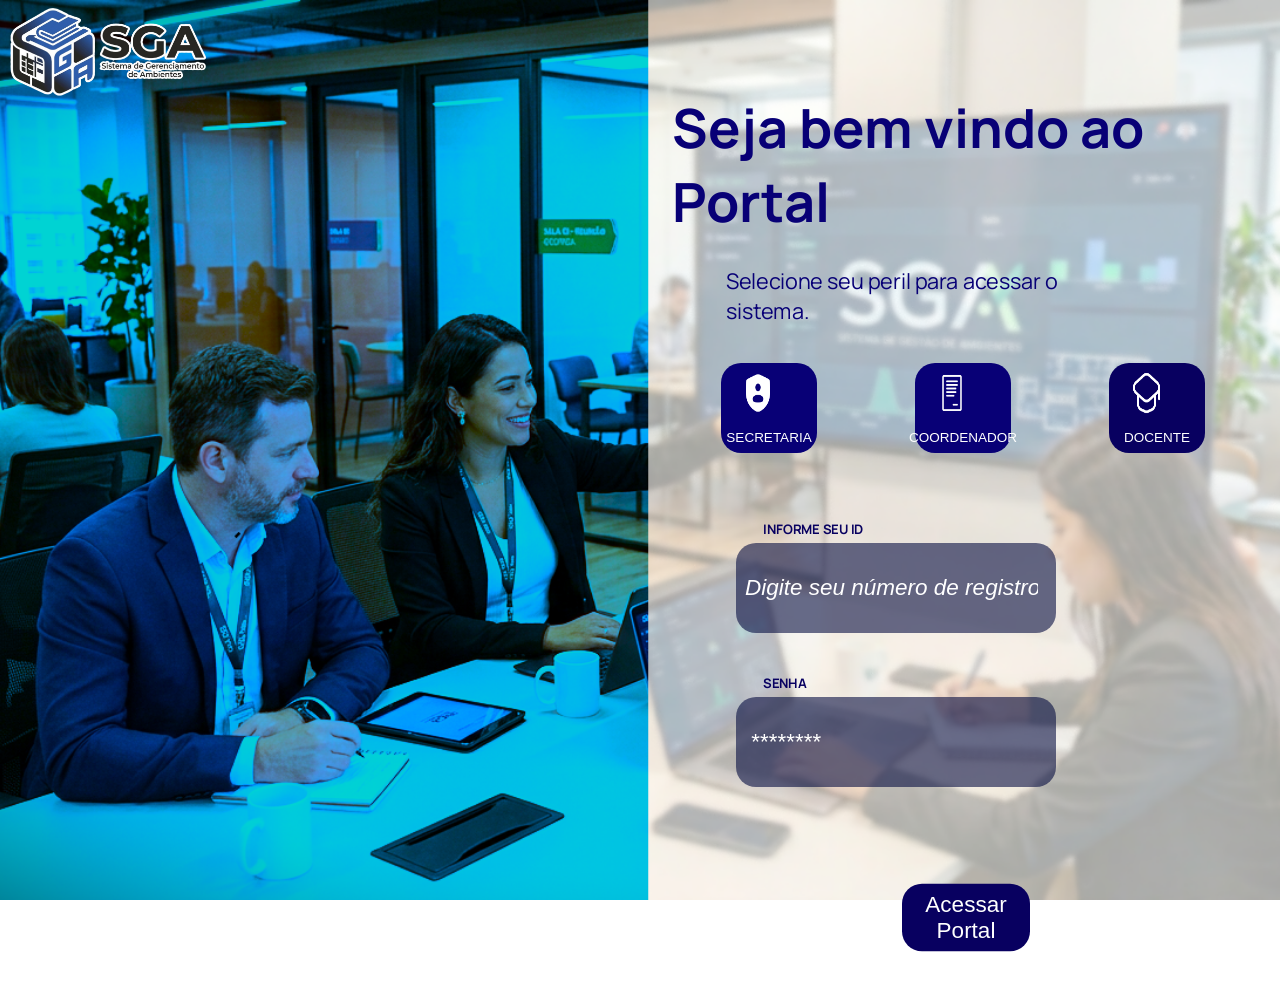
==== index.html @ 9e31688e "Atualização" ====
<!DOCTYPE html>
<html lang="en">
<head>
    <meta charset="UTF-8">
    <meta name="viewport" content="width=device-width, initial-scale=1.0">
    <title>Portal - Bem Vindo!</title>
    <img src="logo2.png" width="200">
    <link rel="stylesheet" href="index.css">
    <style>
        body{
        background-image: url('opcao1.png');
        background-repeat: no-repeat;
        background-attachment: fixed;
        background-size: cover;
        background-position: center;
        }
    </style>
</head>

<body>
    
    <div class="login">
    <div class="bem-vindo">
        <h2>Seja bem vindo ao Portal</h2>
    </div>
    <div class="acesso">
        <p>Selecione seu peril para acessar o sistema.</p>
    </div>
    <div class="botoes">

        <button type="button" class="adm" id="secretaria_btn">
            <img src="/shield.png" class="shield">
            <span style="color: white;">SECRETARIA</span>
        </button>

        <button type="button" class="coord" id="coord_btn">
            <img src="/paper.png" class="paper">
            <span style="color: white;">COORDENADOR</span>
        </button>
        
        <button type="button" class="docente" id="docente_btn">
            <img src="/teacher.png" class="doc">
            <span style="color: white;">DOCENTE</span>
        </button>

    </div>
    <div class="sn"><h3>INFORME SEU ID</h3></div>
     <article class = "id">
    
        <input class="registro" 
        id="registro_id"
             placeholder="Digite seu número de registro" 
                type="text"/>
   <style>
        /* Estilo do campo e do texto digitado */
        .registro {
            color: #ffffff; /* Texto digitado */
            padding: 10px;
            border: none;
            width: 40vw;
        
        }

        /* Estilo específico do placeholder */
        .registro::placeholder {
            color: #ffffff; /* Placeholder */
            opacity: 1;
            border: none;
            width: 40vw;
        }
     </style>

     <div class="cracha"></div>

    </article>

<div class="senha2"><h3>SENHA</h3></div>
    <article class = "codigo">
    
        <div class="block"></div>

        <input class="senha" type="password" placeholder="********" id="senha_id">

   <style>
        /* Estilo do campo e do texto digitado */
        .senha {
            color: #ffffff; /* Texto digitado cinza escuro */
            opacity: 1;
            padding: 10px;
            border: none;
            width: 40vw;
            order: 2;
        
        }

        /* Estilo específico do placeholder */
        .senha::placeholder {
            color: #ffffff; /* Placeholder laranja */
            opacity: 1;
            border: none;
            width: 40vw;
            order: 2;
        }
     </style>

     

    </article>

    <button type="button" class="entrar" id="entrar_btn">
            <span style="color: white;">Acessar Portal</span>
        </button>
    </div>



                

    <script src="index.js"></script>


    
</script>
</body>
</html>
---- index.css ----
@import url('https://fonts.googleapis.com/css2?family=Manrope:wght@200..800&display=swap');

body{
    font-family: "Manrope", sans-serif;
}

.bem-vindo{
    display: flex;
    justify-content: center;
    align-items: center;
    font-size: 4vh;
    color: #080076;
    margin-top: -5vh;
    position: relative;
    top:10vh;
}   

.acesso{
    display: flex;
    justify-content: center;
    align-items: center;
    font-size: 4vh;
    color: #080076;
    position: relative;
    left: -5.3vw;
    top:2vh;    
    scale: 0.6;
}   

.adm{
   height: 20vh;
   width: 15vw;
   line-height: -2px;
   border-style: solid;
   background-color: #080076;
   border-radius: 40px;
   justify-content: center;
   align-items: center;
   display: grid;
   scale: 0.5;
   border: none;
   outline: none;
   cursor: pointer;
   font-size: 3vh;
}   

.shield1{
   height: 10vh;
   width: 30vw;
   color: aliceblue;
   position:relative;
   left: 10vw;
   top: 2vh; 
}

.shield{
    height: 10vh;
    width: 5vw;
    color: white;
    position:relative;
    left: 3.5vh;
    
}

.coord{
   height: 20vh;
   width: 15vw;
   line-height: -2px;
   border-style: solid;
   background-color: #080076;
   border-radius: 40px;
   justify-content: center;
   align-items: center;
   display: grid;
   scale: 0.5;
   border: none;
   outline: none;
   cursor: pointer;
   font-size: 3vh;
}   

.paper1{
   height: 10vh;
   width: 30vw;
   color: aliceblue;
   position:relative;
   left: 10vw;
   top: 2vh; 
}

.paper{
    height: 10vh;
    width: 5vw;
    color: white;
    position:relative;
    left: 6vh;

}

.botoes{
    justify-content: space-around;
    align-items: center;
    display: flex;
    width:45.5vw;
    position: relative;
    top:-5vh;
}

.docente{
   height: 20vh;
   width: 15vw;
   line-height: -2px;
   border-style: solid;
   background-color: #080060;
   border-radius: 40px;
   justify-content: center;
   align-items: center;
   display: grid;
   scale: 0.5;
   border: none;
   outline: none;
   cursor: pointer;
   font-size: 3vh;
}

.doc{
    height: 10vh;
    width: 5vw;
    color: white;
    position: relative;
    left: 1vw;
}


.sn{
    position: relative;
    scale: 0.7;
    color: #080060;
    top:-5vh
}

.id{
    height: 10vh;
    width: 25vw;
    background-color: rgba(0, 7, 61, 0.582);
    border-radius: 20px;
    display: flex;
    align-items: center;
    justify-content: space-between;
    position: relative;
    left: 5vw;
    top: -7vh;
}

.registro{
    height: 5vh;
    max-width:36vh;
    border-style: none;
    background-color: rgba(0, 7, 61, 0);
    border-radius: 2vh;
    display: flex;
    align-items: center;
    justify-content: center;
    font-size: 2.5vh;
    font-style: italic;
    order:2;
    position: relative;
    right: 2vh;
}

.cracha{
    background-image: url(assets/cracha.png);
    background-size: cover;
    height: 11vh;
    width: 5vw;
    position: relative;
    left: 1vw;
    order: 1;
}

.codigo{
    height: 10vh;
    width: 25vw;
    background-color: rgba(0, 7, 61, 0.582);
    border-radius: 20px;
    display: flex;
    align-items: center;
    justify-content: space-between;
    position: relative;
    left: 5vw;
    top:-7vh;
}

.senha{
    height: 5vh;
    max-width: 36vh;
    border-style: none;
    background-color: transparent;
    border-radius: 2vh;
    display: flex;
    align-items: center;
    justify-content: center;
    font-size: 2.5vh;
    font-style: italic;
    order:2;
    position: relative;
    left: -1vw;
}

.block{
    background-image: url(assets/senha.png);
    background-size: cover;
    height: 11vh;
    width: 5vw;
    order: 1;
    scale: 0.6;
}

.senha2{
    position: relative;
    scale: 0.7;
    color: #080060;
    top:-5vh
}

.entrar{
   height: 15vh;
   width: 20vw;
   line-height: -2px;
   border-style: solid;
   background-color: #080060;
   border-radius: 40px;
   justify-content: center;
   align-items: center;
   display: grid;
   scale: 0.5;
   border: none;
   outline: none;
   cursor: pointer;
   font-size: 5vh;
   position: relative;
   left: 13vw;

}


.login{
    max-width: 70%;
    position:absolute;
    left: 52.5%;
    top:0vh
    
}

.perfil {
    background: #1d1b8f;
    color: white;
    border: none;
    padding: 15px;
    border-radius: 10px;
    cursor: pointer;
}

.perfil.ativo {
    background: #00bfff;
    transform: scale(1.05);
    box-shadow: 0 0 10px rgba(0,191,255,.5);
}

.adm, .coord, .docente {
    transition: all 0.3s ease;
    cursor: pointer;
}

/* Perfil selecionado */
.perfil-ativo {
    background-color: #54beff65 !important;
    border: 3px solid rgb(0, 21, 255);
    transform: scale(1.08);
    box-shadow: 0 0 20px rgba(0, 229, 255, 0.8);
}
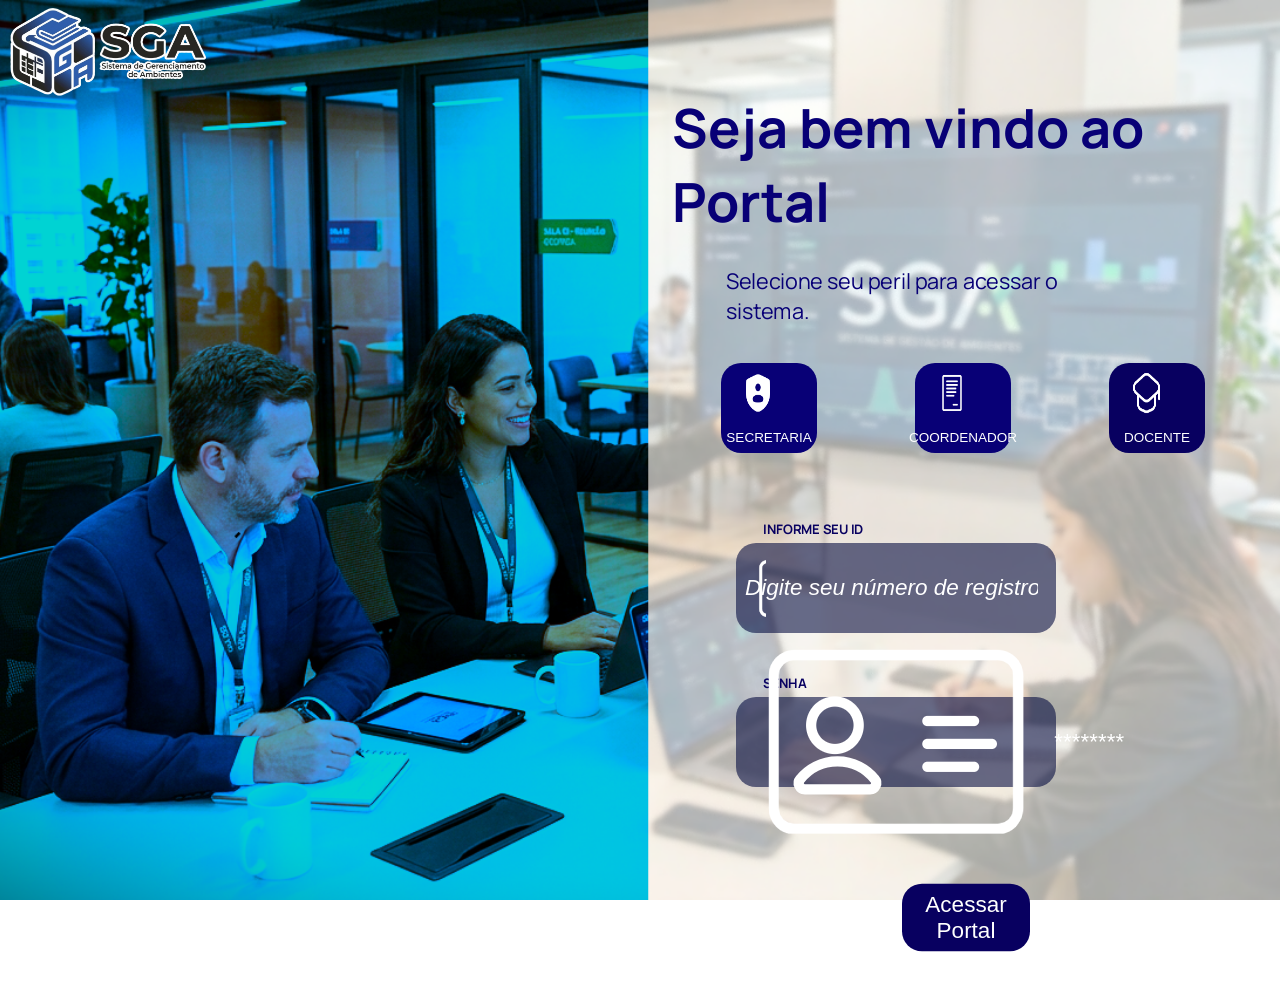
==== commit 568c3322: "atualização" ====
--- a/index.html
+++ b/index.html
@@ -8,7 +8,7 @@
     <link rel="stylesheet" href="index.css">
     <style>
         body{
-        background-image: url('opcao1.png');
+        background-image: url(opcao1.png);
         background-repeat: no-repeat;
         background-attachment: fixed;
         background-size: cover;
@@ -29,17 +29,17 @@
     <div class="botoes">
 
         <button type="button" class="adm" id="secretaria_btn">
-            <img src="/shield.png" class="shield">
+            <img src="shield.png" class="shield">
             <span style="color: white;">SECRETARIA</span>
         </button>
 
         <button type="button" class="coord" id="coord_btn">
-            <img src="/paper.png" class="paper">
+            <img src="paper.png" class="paper">
             <span style="color: white;">COORDENADOR</span>
         </button>
         
         <button type="button" class="docente" id="docente_btn">
-            <img src="/teacher.png" class="doc">
+            <img src="teacher.png" class="doc">
             <span style="color: white;">DOCENTE</span>
         </button>
 
@@ -77,7 +77,7 @@
 <div class="senha2"><h3>SENHA</h3></div>
     <article class = "codigo">
     
-        <div class="block"></div>
+        <img src="cracha.png">
 
         <input class="senha" type="password" placeholder="********" id="senha_id">
 
--- a/index.css
+++ b/index.css
@@ -169,7 +169,7 @@
 }
 
 .cracha{
-    background-image: url(assets/cracha.png);
+    background-image: url(cracha.png);
     background-size: cover;
     height: 11vh;
     width: 5vw;
@@ -208,7 +208,7 @@
 }
 
 .block{
-    background-image: url(assets/senha.png);
+    background-image: url(senha.png);
     background-size: cover;
     height: 11vh;
     width: 5vw;
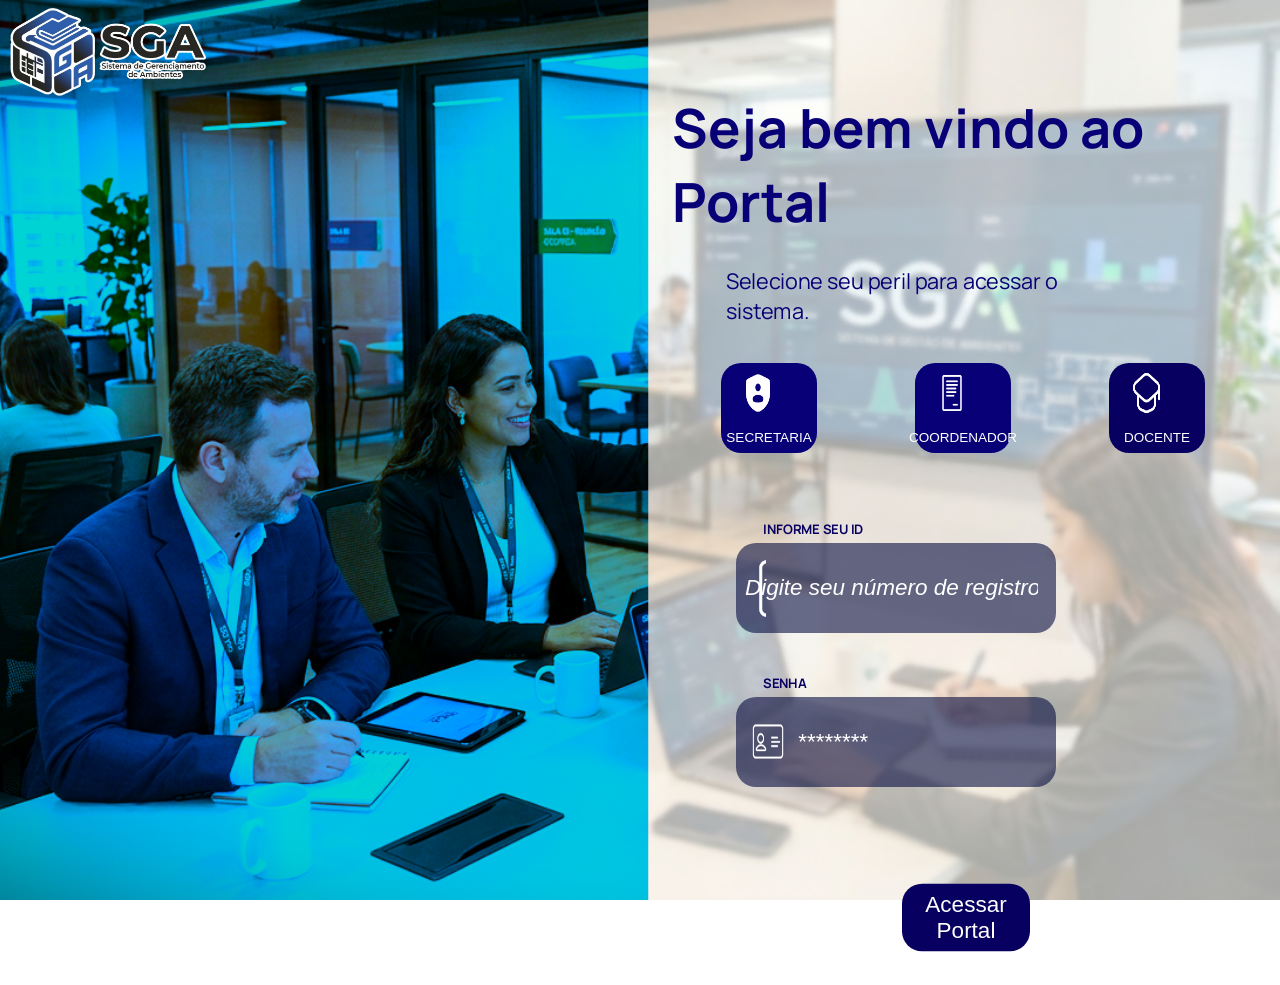
==== commit 4db52fb8: "atualização" ====
--- a/index.html
+++ b/index.html
@@ -77,7 +77,7 @@
 <div class="senha2"><h3>SENHA</h3></div>
     <article class = "codigo">
     
-        <img src="cracha.png">
+        <img src="cracha.png" style="height: 11vh; width: 5vw; order: 1; scale: 0.6">
 
         <input class="senha" type="password" placeholder="********" id="senha_id">
 
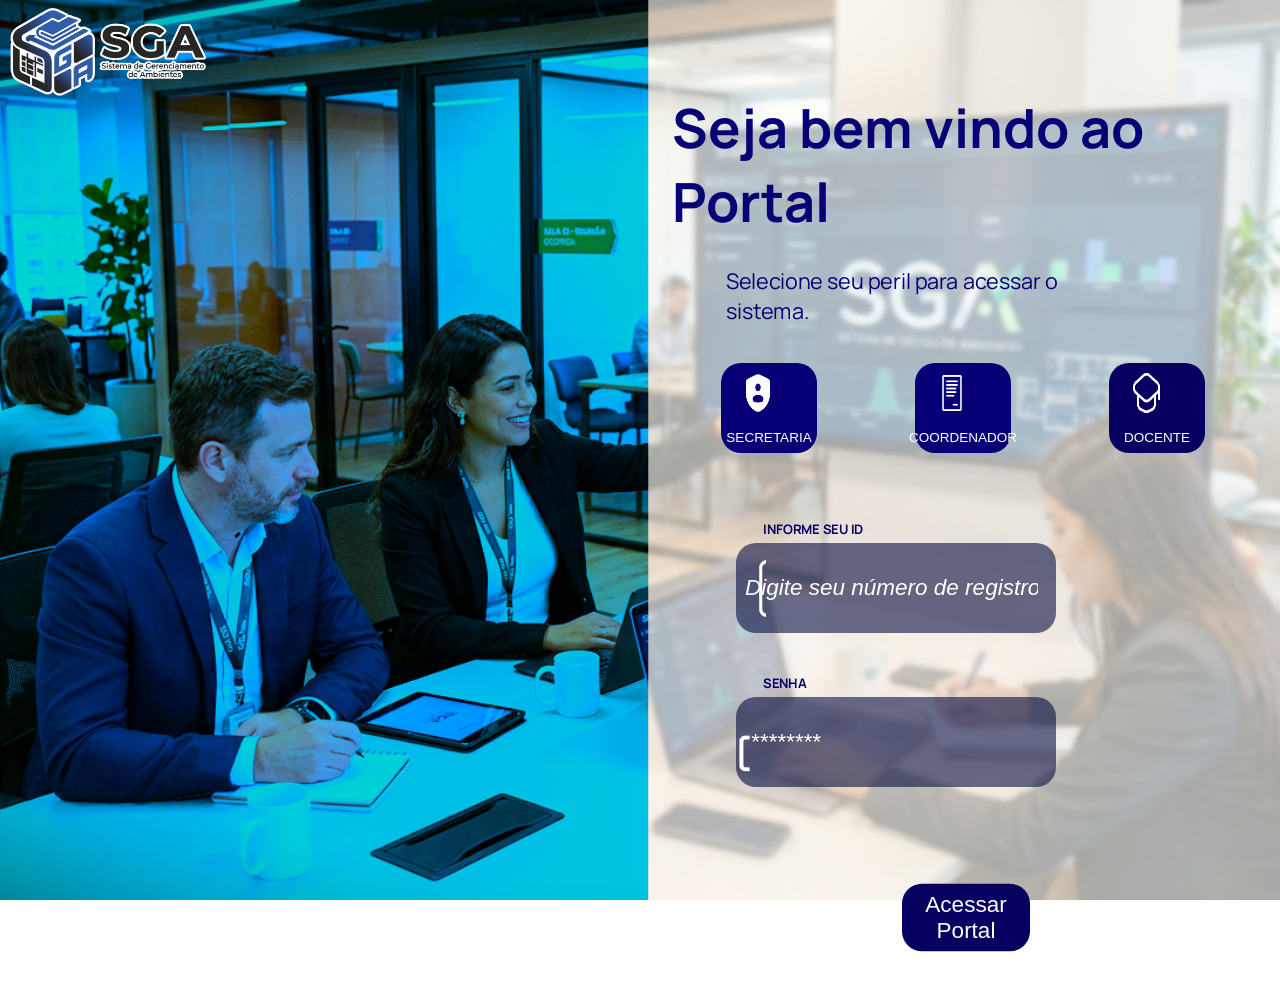
==== commit 2fc7a561: "Atualizacao" ====
--- a/index.html
+++ b/index.html
@@ -77,7 +77,7 @@
 <div class="senha2"><h3>SENHA</h3></div>
     <article class = "codigo">
     
-        <img src="cracha.png" style="height: 11vh; width: 5vw; order: 1; scale: 0.6">
+        <div class="block"></div>
 
         <input class="senha" type="password" placeholder="********" id="senha_id">
 
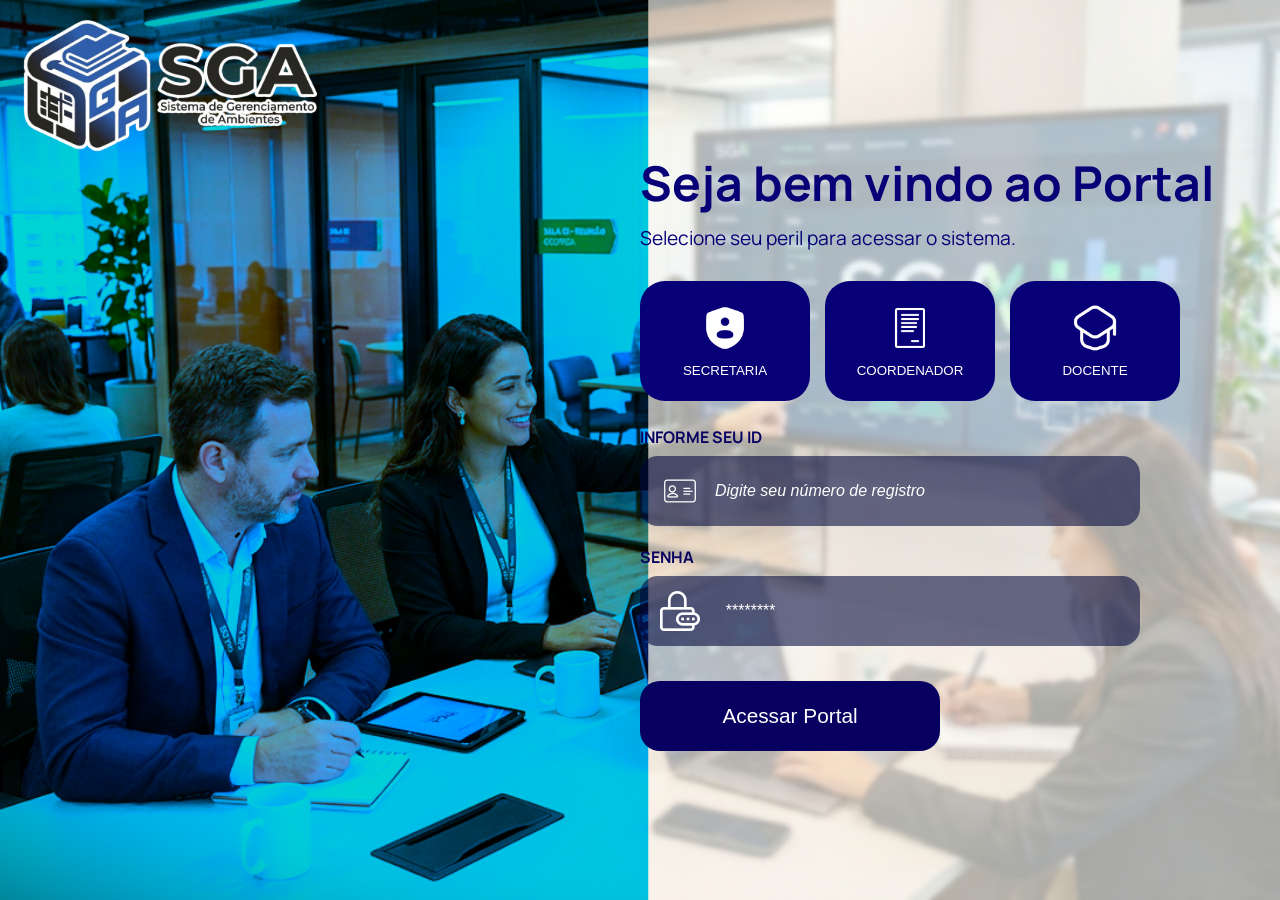
==== commit 90b042b3: "Tela_login" ====
--- a/index.html
+++ b/index.html
@@ -4,21 +4,18 @@
     <meta charset="UTF-8">
     <meta name="viewport" content="width=device-width, initial-scale=1.0">
     <title>Portal - Bem Vindo!</title>
-    <img src="logo2.png" width="200">
     <link rel="stylesheet" href="index.css">
-    <style>
-        body{
-        background-image: url(opcao1.png);
-        background-repeat: no-repeat;
-        background-attachment: fixed;
-        background-size: cover;
-        background-position: center;
-        }
-    </style>
+
 </head>
 
 <body>
-    
+
+    <div class="container">
+
+        <div class="logo-area">
+            <img src="logo2.png" class="logo">
+        </div>
+
     <div class="login">
     <div class="bem-vindo">
         <h2>Seja bem vindo ao Portal</h2>
@@ -47,30 +44,12 @@
     <div class="sn"><h3>INFORME SEU ID</h3></div>
      <article class = "id">
     
+     <div class="cracha"></div>
         <input class="registro" 
         id="registro_id"
              placeholder="Digite seu número de registro" 
                 type="text"/>
-   <style>
-        /* Estilo do campo e do texto digitado */
-        .registro {
-            color: #ffffff; /* Texto digitado */
-            padding: 10px;
-            border: none;
-            width: 40vw;
-        
-        }
 
-        /* Estilo específico do placeholder */
-        .registro::placeholder {
-            color: #ffffff; /* Placeholder */
-            opacity: 1;
-            border: none;
-            width: 40vw;
-        }
-     </style>
-
-     <div class="cracha"></div>
 
     </article>
 
@@ -118,8 +97,9 @@
 
     <script src="index.js"></script>
 
+        </div>
 
-    
-</script>
+    </div>
+
 </body>
 </html>
--- a/index.css
+++ b/index.css
@@ -1,281 +1,321 @@
 @import url('https://fonts.googleapis.com/css2?family=Manrope:wght@200..800&display=swap');
 
+*{
+    margin:0;
+    padding:0;
+    box-sizing:border-box;
+}
+
 body{
-    font-family: "Manrope", sans-serif;
-}
+    font-family:"Manrope",sans-serif;
+
+    background-image:url(opcao1.png);
+    background-repeat:no-repeat;
+    background-size:cover;
+    background-position:center;
+    background-attachment:fixed;
+
+    min-height:100vh;
+}
+
+/* ===========================
+   LAYOUT GERAL
+=========================== */
+
+.container{
+    min-height:100vh;
+
+    display:flex;
+    justify-content:space-between;
+    align-items:center;
+
+    padding:40px 5%;
+}
+
+.logo-area{
+    flex:1;
+
+    display:flex;
+    justify-content:center;
+    align-items:center;
+}
+
+.logo{
+    width:300px;
+    max-width:80%;
+    position: absolute;
+    top: 20px;
+    left: 20px;
+}
+
+.login{
+    flex:1;
+
+    display:flex;
+    flex-direction:column;
+    align-items:flex-start;
+
+    max-width:600px;
+}
+
+/* ===========================
+   TÍTULOS
+=========================== */
 
 .bem-vindo{
-    display: flex;
-    justify-content: center;
-    align-items: center;
-    font-size: 4vh;
-    color: #080076;
-    margin-top: -5vh;
-    position: relative;
-    top:10vh;
-}   
+    color:#080076;
+    margin-bottom:10px;
+}
+
+.bem-vindo h2{
+    font-size:3rem;
+}
 
 .acesso{
-    display: flex;
-    justify-content: center;
-    align-items: center;
-    font-size: 4vh;
-    color: #080076;
-    position: relative;
-    left: -5.3vw;
-    top:2vh;    
-    scale: 0.6;
-}   
-
-.adm{
-   height: 20vh;
-   width: 15vw;
-   line-height: -2px;
-   border-style: solid;
-   background-color: #080076;
-   border-radius: 40px;
-   justify-content: center;
-   align-items: center;
-   display: grid;
-   scale: 0.5;
-   border: none;
-   outline: none;
-   cursor: pointer;
-   font-size: 3vh;
-}   
-
-.shield1{
-   height: 10vh;
-   width: 30vw;
-   color: aliceblue;
-   position:relative;
-   left: 10vw;
-   top: 2vh; 
-}
-
-.shield{
-    height: 10vh;
-    width: 5vw;
-    color: white;
-    position:relative;
-    left: 3.5vh;
-    
-}
-
-.coord{
-   height: 20vh;
-   width: 15vw;
-   line-height: -2px;
-   border-style: solid;
-   background-color: #080076;
-   border-radius: 40px;
-   justify-content: center;
-   align-items: center;
-   display: grid;
-   scale: 0.5;
-   border: none;
-   outline: none;
-   cursor: pointer;
-   font-size: 3vh;
-}   
-
-.paper1{
-   height: 10vh;
-   width: 30vw;
-   color: aliceblue;
-   position:relative;
-   left: 10vw;
-   top: 2vh; 
-}
-
-.paper{
-    height: 10vh;
-    width: 5vw;
-    color: white;
-    position:relative;
-    left: 6vh;
-
-}
+    color:#080076;
+    margin-bottom:30px;
+}
+
+.acesso p{
+    font-size:1.2rem;
+}
+
+/* ===========================
+   BOTÕES PERFIL
+=========================== */
 
 .botoes{
-    justify-content: space-around;
-    align-items: center;
-    display: flex;
-    width:45.5vw;
-    position: relative;
-    top:-5vh;
-}
-
+    display:flex;
+    gap:15px;
+    margin-bottom:25px;
+    flex-wrap:wrap;
+}
+
+.adm,
+.coord,
 .docente{
-   height: 20vh;
-   width: 15vw;
-   line-height: -2px;
-   border-style: solid;
-   background-color: #080060;
-   border-radius: 40px;
-   justify-content: center;
-   align-items: center;
-   display: grid;
-   scale: 0.5;
-   border: none;
-   outline: none;
-   cursor: pointer;
-   font-size: 3vh;
-}
-
+    width:170px;
+    height:120px;
+
+    background:#080076;
+
+    border:none;
+    border-radius:25px;
+
+    cursor:pointer;
+
+    display:flex;
+    flex-direction:column;
+    justify-content:center;
+    align-items:center;
+
+    transition:.3s;
+}
+
+.adm:hover,
+.coord:hover,
+.docente:hover{
+    transform:translateY(-4px);
+}
+
+.shield,
+.paper,
 .doc{
-    height: 10vh;
-    width: 5vw;
-    color: white;
-    position: relative;
-    left: 1vw;
-}
-
-
-.sn{
-    position: relative;
-    scale: 0.7;
-    color: #080060;
-    top:-5vh
-}
-
-.id{
-    height: 10vh;
-    width: 25vw;
-    background-color: rgba(0, 7, 61, 0.582);
-    border-radius: 20px;
-    display: flex;
-    align-items: center;
-    justify-content: space-between;
-    position: relative;
-    left: 5vw;
-    top: -7vh;
-}
-
-.registro{
-    height: 5vh;
-    max-width:36vh;
-    border-style: none;
-    background-color: rgba(0, 7, 61, 0);
-    border-radius: 2vh;
-    display: flex;
-    align-items: center;
-    justify-content: center;
-    font-size: 2.5vh;
+    width:50px;
+    height:50px;
+    margin-bottom:10px;
+}
+
+/* ===========================
+   LABELS
+=========================== */
+
+.sn,
+.senha2{
+    color:#080060;
+    margin-bottom:8px;
+}
+
+.sn h3,
+.senha2 h3{
+    font-size:1rem;
+}
+
+/* ===========================
+   CAMPOS
+=========================== */
+
+.id,
+.codigo{
+    width:100%;
+    max-width:500px;
+
+    height:70px;
+
+    background:rgba(0,7,61,.58);
+
+    border-radius:18px;
+
+    display:flex;
+    align-items:center;
+
+    padding:0 20px;
+
+    margin-bottom:20px;
+}
+
+.cracha,
+.block{
+    width:40px;
+    height:40px;
+
+    background-size:contain;
+    background-repeat:no-repeat;
+    background-position:center;
+
+    flex-shrink:0;
+}
+
+.cracha{
+    background-image:url(cracha.png);
+}
+
+
+.block{
+    background-image:url(senha.png);
+}
+
+.registro,
+.senha{
+    flex:1;
+
+    background:transparent;
+    border:none;
+    outline:none;
+
+    color:white;
+
+    font-size:1rem;
     font-style: italic;
-    order:2;
-    position: relative;
-    right: 2vh;
-}
-
-.cracha{
-    background-image: url(cracha.png);
-    background-size: cover;
-    height: 11vh;
-    width: 5vw;
-    position: relative;
-    left: 1vw;
-    order: 1;
-}
-
-.codigo{
-    height: 10vh;
-    width: 25vw;
-    background-color: rgba(0, 7, 61, 0.582);
-    border-radius: 20px;
-    display: flex;
-    align-items: center;
-    justify-content: space-between;
-    position: relative;
-    left: 5vw;
-    top:-7vh;
-}
-
-.senha{
-    height: 5vh;
-    max-width: 36vh;
-    border-style: none;
-    background-color: transparent;
-    border-radius: 2vh;
-    display: flex;
-    align-items: center;
-    justify-content: center;
-    font-size: 2.5vh;
-    font-style: italic;
-    order:2;
-    position: relative;
-    left: -1vw;
-}
-
-.block{
-    background-image: url(senha.png);
-    background-size: cover;
-    height: 11vh;
-    width: 5vw;
-    order: 1;
-    scale: 0.6;
-}
-
-.senha2{
-    position: relative;
-    scale: 0.7;
-    color: #080060;
-    top:-5vh
-}
+
+    margin-left:15px;
+}
+
+.registro::placeholder,
+.senha::placeholder{
+    color:white;
+}
+
+/* ===========================
+   BOTÃO ENTRAR
+=========================== */
 
 .entrar{
-   height: 15vh;
-   width: 20vw;
-   line-height: -2px;
-   border-style: solid;
-   background-color: #080060;
-   border-radius: 40px;
-   justify-content: center;
-   align-items: center;
-   display: grid;
-   scale: 0.5;
-   border: none;
-   outline: none;
-   cursor: pointer;
-   font-size: 5vh;
-   position: relative;
-   left: 13vw;
-
-}
-
-
-.login{
-    max-width: 70%;
-    position:absolute;
-    left: 52.5%;
-    top:0vh
-    
-}
-
-.perfil {
-    background: #1d1b8f;
-    color: white;
-    border: none;
-    padding: 15px;
-    border-radius: 10px;
-    cursor: pointer;
-}
-
-.perfil.ativo {
-    background: #00bfff;
-    transform: scale(1.05);
-    box-shadow: 0 0 10px rgba(0,191,255,.5);
-}
-
-.adm, .coord, .docente {
-    transition: all 0.3s ease;
-    cursor: pointer;
-}
-
-/* Perfil selecionado */
-.perfil-ativo {
-    background-color: #54beff65 !important;
-    border: 3px solid rgb(0, 21, 255);
-    transform: scale(1.08);
-    box-shadow: 0 0 20px rgba(0, 229, 255, 0.8);
+    width:100%;
+    max-width:300px;
+
+    height:70px;
+
+    background:#080060;
+
+    border:none;
+    border-radius:20px;
+
+    cursor:pointer;
+
+    font-size:1.3rem;
+
+    margin-top:15px;
+}
+
+.entrar span{
+    color:white;
+}
+
+/* ===========================
+   PERFIL SELECIONADO
+=========================== */
+
+.perfil-ativo{
+    background-color:#54beff65 !important;
+    border:3px solid rgb(0,21,255);
+    box-shadow:0 0 20px rgba(0,229,255,.8);
+}
+
+/* ===========================
+   TABLET
+=========================== */
+
+@media (max-width:1024px){
+
+    .container{
+        gap:30px;
+    }
+
+    .bem-vindo h2{
+        font-size:2.3rem;
+    }
+}
+
+/* ===========================
+   MOBILE
+=========================== */
+
+@media (max-width:768px){
+
+    body{
+        background-image: url(mobile.png);
+        }
+
+
+    .container{
+        flex-direction:column;
+
+        justify-content:center;
+        align-items:center;
+
+        text-align:center;
+    }
+
+        .logo{
+        position:static;
+        width:220px;
+        max-width:70%;
+    }
+
+    .logo-area{
+        margin-bottom:30px;
+    }
+
+    .login{
+        align-items:center;
+    }
+
+    .botoes{
+        justify-content:center;
+    }
+
+    .bem-vindo h2{
+        font-size:2rem;
+    }
+
+    .acesso p{
+        font-size:1rem;
+    }
+
+    .adm,
+    .coord,
+    .docente{
+        width:140px;
+        height:110px;
+    }
+
+    .id,
+    .codigo{
+        max-width:100%;
+    }
+
+    .entrar{
+        max-width:100%;
+    }
 }
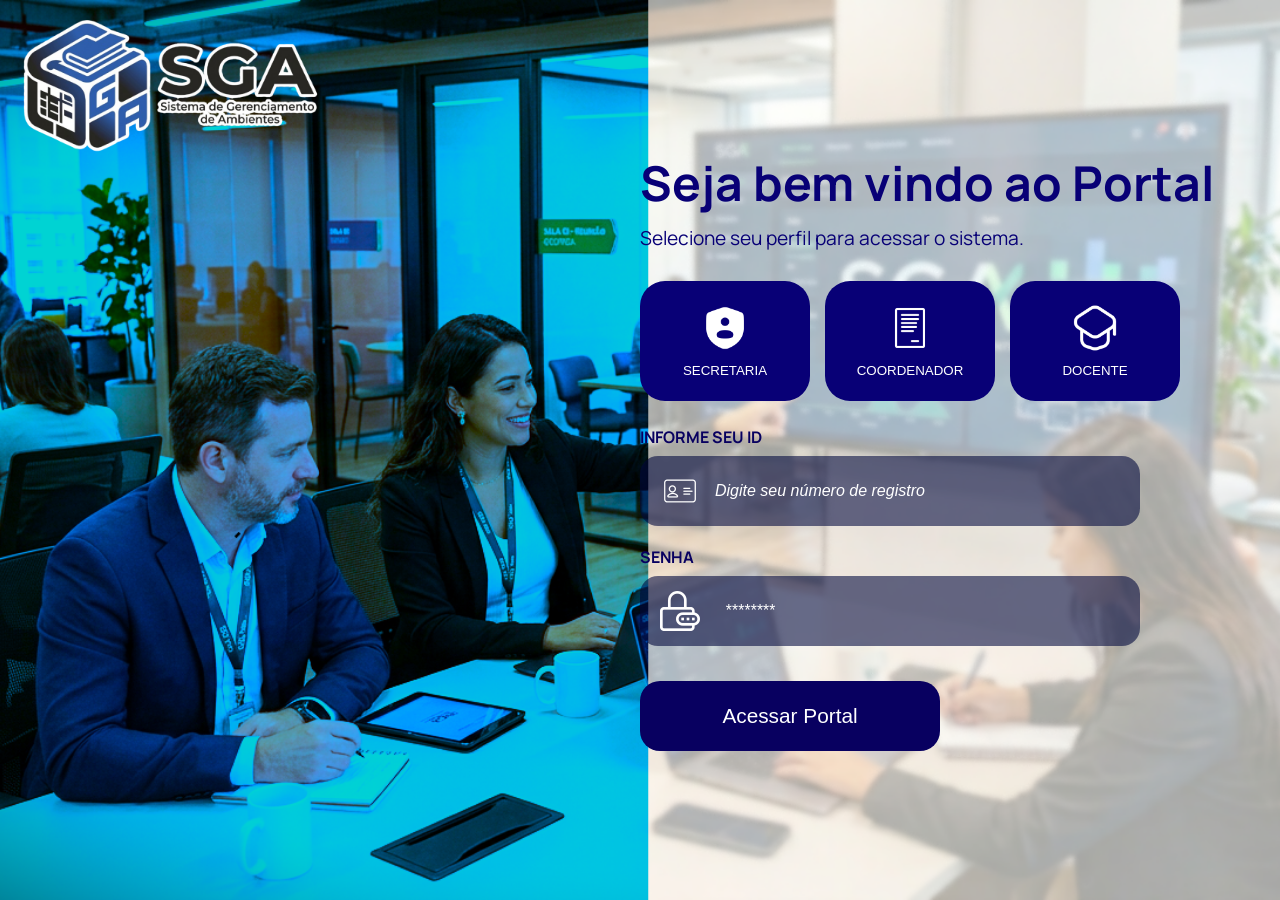
==== commit f2cd42b6: "Atualizacao 09-06" ====
--- a/index.html
+++ b/index.html
@@ -21,7 +21,7 @@
         <h2>Seja bem vindo ao Portal</h2>
     </div>
     <div class="acesso">
-        <p>Selecione seu peril para acessar o sistema.</p>
+        <p>Selecione seu perfil para acessar o sistema.</p>
     </div>
     <div class="botoes">
 
